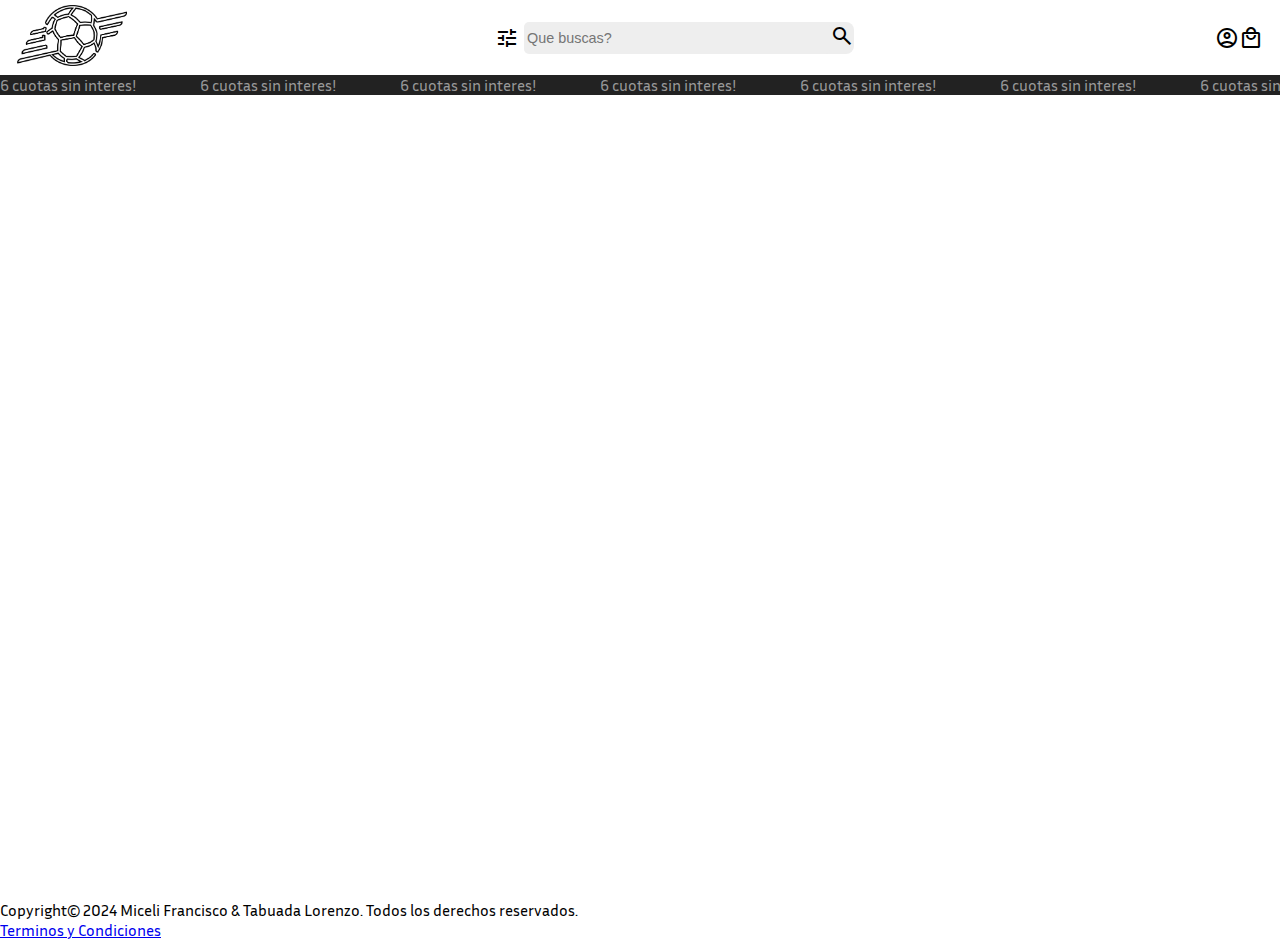
==== producto.html @ 1a22a7ee "asad" ====
<!DOCTYPE html>
<html lang="es">
<head>
    <meta charset="UTF-8">
    <meta name="viewport" content="width=device-width, initial-scale=1.0">
    <link rel="stylesheet" href="producto.css">
    <link rel="website icon" type="png" href="img/logo_negro_icono_QVEF.png">
    <!-- Fuentes e iconos -->
    <link rel="preconnect" href="https://fonts.googleapis.com">
    <link rel="preconnect" href="https://fonts.gstatic.com" crossorigin>
    <link href="https://fonts.googleapis.com/css2?family=Inria+Sans:ital,wght@0,300;0,400;0,700;1,300;1,400;1,700&display=swap" rel="stylesheet">
    <link href="https://fonts.googleapis.com/css2?family=Kanit:ital,wght@0,800;1,800&display=swap" rel="stylesheet">
    <link rel="stylesheet" href="https://fonts.googleapis.com/css2?family=Material+Symbols+Outlined:opsz,wght,FILL,GRAD@20..48,100..700,0..1,-50..200" />
    <title>Que Viva El Futbol</title>
</head>
<body>
    <div class="todo">
        <header>
            <div class="headcelu" id="headcelu">
                <div class="izquierdaHC">
                    <span class="material-symbols-outlined">menu</span>
                    <span class="material-symbols-outlined">search</span>
                </div>

                <div class="medioHC">
                    <a href="/index.html"><img class="logohead" src="img/logo_negro_QVEF.png" alt=""></a>
                </div>

                <div class="derechaHC">
                    <div class="perfildesplegable">
                        <span class="material-symbols-outlined">account_circle</span>
                        <ul class="perfilcategorias">
                            <li><a href="/log/form.html">> Registrarse</a></li>
                            <li><a href="/log/login.html"</a>> Logearse</a></li>
                        </ul>
                    </div>
                    <span class="material-symbols-outlined">local_mall</span>
                </div>
            </div>
<!-- -------------------HEADPC----------------------- -->
            <div class="headpc" id="headpc">
                <div class="izquierdaHP">
                    <a href="/index.html"><img class="logohead" src="img/logo_negro_QVEF.png" alt=""></a>
                </div>

                <div class="medioHP">
                    <div class="desplegable">
                        <span class="material-symbols-outlined">tune</span>
                        <ul class="categorias">
                            <li><a href="#">Hombre</a></li>
                            <li><a href="#">Mujer</a></li>
                            <li><a href="#">Niño</a></li>
                            <li><a href="#">Otros</a></li>
                        </ul>
                    </div>
                    <div class="contenedorbusqueda">
                        <input type="text" placeholder="Que buscas?">
                        <button type="submit">
                        <span class="material-symbols-outlined">search</span>
                    </div>
                </div>

                <div class="derechaHP">
                    <div class="perfildesplegable">
                        <span class="material-symbols-outlined">account_circle</span>
                        <ul class="perfilcategorias">
                            <li><a href="/log/form.html">> Registrarse</a></li>
                            <li><a href="/log/login.html"</a>> Logearse</a></li>
                        </ul>
                    </div>                    
                    <span class="material-symbols-outlined">local_mall</span>
                </div>
            </div>
        </header>
<!-- -------------------HEADPC----------------------- -->
        <main>
            <div class="slider">
                <div class="slide-track">
                    <div class="slide">
                        <p>6 cuotas sin interes!</p>
                    </div>
                    <div class="slide">
                        <p>6 cuotas sin interes!</p>
                    </div>
                    <div class="slide">
                        <p>6 cuotas sin interes!</p>
                    </div>
                    <div class="slide">
                        <p>6 cuotas sin interes!</p>
                    </div>
                    <div class="slide">
                        <p>6 cuotas sin interes!</p>
                    </div>
                    <div class="slide">
                        <p>6 cuotas sin interes!</p>
                    </div>
                    <div class="slide">
                        <p>6 cuotas sin interes!</p>
                    </div>
                    <div class="slide">
                        <p>6 cuotas sin interes!</p>
                    </div>
                    <div class="slide">
                        <p>6 cuotas sin interes!</p>
                    </div>
                    <div class="slide">
                        <p>6 cuotas sin interes!</p>
                    </div>
                    <div class="slide">
                        <p>6 cuotas sin interes!</p>
                    </div>
                    <div class="slide">
                        <p>6 cuotas sin interes!</p>
                    </div>
                    <div class="slide">
                        <p>6 cuotas sin interes!</p>
                    </div>
                    <div class="slide">
                        <p>6 cuotas sin interes!</p>
                    </div>
                </div>
            </div>
        </main>
    </div> <!--DIV TODO-->
</main>
<footer>
    <div class="pie">
        <div class="subpie1">
        
        </div>
        <div class="subpie2">
            <p>Copyright© 2024 Miceli Francisco & Tabuada Lorenzo. Todos los derechos reservados.</p>
            <a href="#">Terminos y Condiciones</a>
        </div>
    </div>
</footer>

</body>
</html>
---- producto.css ----
:root{
    --color-primario:#222;
    --color-secundario: #ddd;
}
html{
    scroll-behavior: smooth;
}
*{
    margin: 0;
    padding: 0;
}
body{
    font-family: "inria Sans",'Franklin Gothic Medium', 'Arial Narrow', sans-serif;
    background-color: #fff;
    overflow-x: hidden;
}
.todo{
    min-height: 100vh;
    display: grid;
    grid-template-rows: auto 1fr auto;
}
/* Estilo para Chrome, Safari, Edge, Opera */
::-webkit-scrollbar {
    width: 5px;
}
::-webkit-scrollbar-track {
    background-color: #222;
}
::-webkit-scrollbar-thumb {
    background-color: #ddd;
    border-radius: 10px;
}

::-webkit-scrollbar-thumb:hover {
    background-color: #bbb;
}
/* Para Firefox */
/* html {
    scrollbar-width: thin;
    scrollbar-color: #ddd #222;
} */


.headpc{
    display: none;
}
.headcelu .material-symbols-outlined{
    padding: 0 4px;
}
.headcelu{
    display: flex;
    justify-content: space-between;
    background-color: #fff;
}
.izquierdaHC{
    display: flex;
    align-items: center;
    padding-left: 10px;
}
.medioHC{
    display: flex;
}
.logohead{
    width: 110px;
    padding: 5px 7px ;
    transition: 0.5s;
}
.logohead:hover{
    filter: drop-shadow(0px 0px 7px rgb(163, 163, 163));
    transform: scale(1.05);
}
.derechaHC{
    display: flex;
    align-items: center;
    padding-right: 10px;
}
.perfildesplegable{
    margin-top: 4px;
}
.perfildesplegable:hover .perfilcategorias{
    display: flex;
}
.perfildesplegable span{
    transition: 0.2s;
}
.perfildesplegable:hover span{
    color: #444;
}
.perfilcategorias{
    display: none;
    flex-direction: column;
    position: absolute;
    right: 6px;
    padding: 8px;
    background-color: #222;
    box-shadow: 0 0 5px #fff;
    z-index: 2;
    transition: 0.3s;
}
.perfilcategorias li{
    list-style: none;
}
.perfilcategorias a{
    padding: 2px 0;
    text-decoration: none;
    width: 100%;
    display: block;
    color: #fff;
    transition: 0.3s;
}
.perfilcategorias a:hover{
    color: #aaa;
}

.slider {
    background: #222;
    width: 100vw;
    overflow: hidden;
    z-index: 1;
}
.slide p{
    color: #999;
}
.slider .slide-track {
    display: flex;
    animation: scroll 5s linear infinite;
    -webkit-animation: scroll 20s linear infinite;
    width: calc(200px * 14);
}
.slider .slide {
    width: 200px;
}
.slider .slide img {
    width: 100%;
}
@keyframes scroll {
    0% {
        -webkit-transform: translateX(0);
        transform: translateX(0);
    }
    100% {
        -webkit-transform: translateX(calc(-200px * 7));
        transform: translateX(calc(-200px * 7));
    }
}

@media(min-width: 768px){
    .headcelu{
        display: none;
    }
    .headpc{
        display: flex;
        justify-content: space-between;
        background-color: #fff ;
    }
    .headpc .material-symbols-outlined{
        cursor: pointer;
    }
    .izquierdaHP{
        display: flex;
        padding-left: 10px;
    }
    .medioHP{
        display: flex;
        align-items: center;
    }
    .contenedorbusqueda{
        display: flex;
        align-items: center;
        border-radius: 8px;
        background-color: #eee;
    }
    .contenedorbusqueda input{
        outline: none;
        width: 300px;
        padding: 8px 3px;
        border: none;
        border-radius: 5px;
        font-size: 0.9rem;
        background-color: #eee;
    }
    .contenedorbusqueda button{
        border-radius: 5px;
        border: none;
        background: none;
    }
    .contenedorbusqueda img{
        width: 30px;
        height: 30px;
    }
    .tolva{
        display: flex;
    }
    .desplegable{
        padding-right: 5px;
        margin-top: 4px;
    }
    .desplegable:hover .categorias{
        display: flex;
    }
    .categorias{
        display: none;
        flex-direction: column;
        position: absolute;
        padding: 8px;
        background-color: #222;
        box-shadow: 0 0 5px #fff;
        z-index: 2;
        transition: 3s;
    }
    .categorias li{
        list-style: none;
    }
    .categorias a{
        padding: 2px 0;
        text-decoration: none;
        width: 100%;
        display: block;
        color: #fff;
        transition: 0.2s;
    }
    .categorias a:hover{
        color: #aaa;
    }
    .derechaHP{
        display: flex;
        align-items: center;
        padding-right: 17px;
    }
}
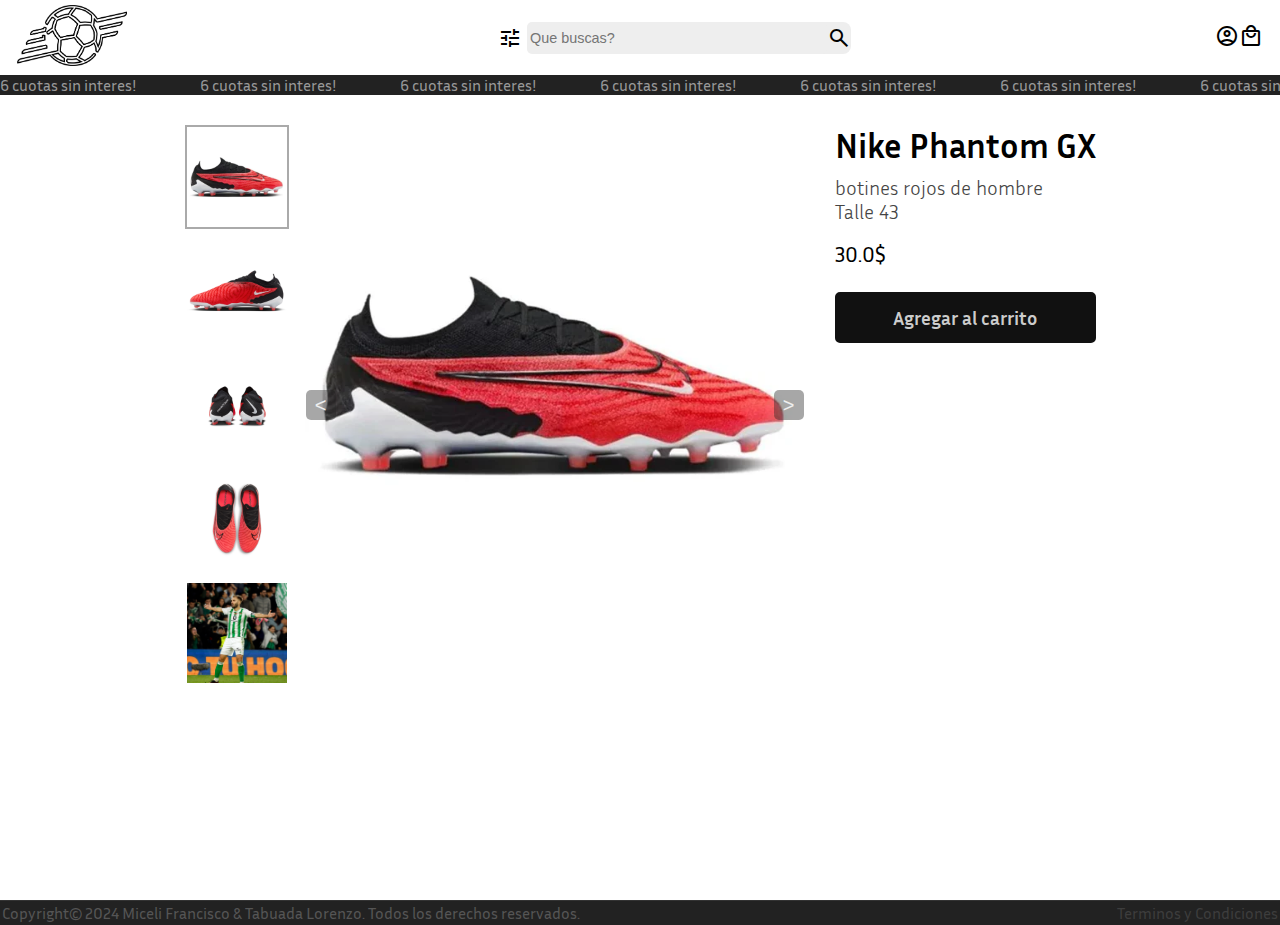
==== commit 21469fd0: "agregamos la web del producto" ====
--- a/producto.html
+++ b/producto.html
@@ -11,7 +11,7 @@
     <link href="https://fonts.googleapis.com/css2?family=Inria+Sans:ital,wght@0,300;0,400;0,700;1,300;1,400;1,700&display=swap" rel="stylesheet">
     <link href="https://fonts.googleapis.com/css2?family=Kanit:ital,wght@0,800;1,800&display=swap" rel="stylesheet">
     <link rel="stylesheet" href="https://fonts.googleapis.com/css2?family=Material+Symbols+Outlined:opsz,wght,FILL,GRAD@20..48,100..700,0..1,-50..200" />
-    <title>Que Viva El Futbol</title>
+    <title>QVEF Producto</title>
 </head>
 <body>
     <div class="todo">
@@ -30,11 +30,13 @@
                     <div class="perfildesplegable">
                         <span class="material-symbols-outlined">account_circle</span>
                         <ul class="perfilcategorias">
-                            <li><a href="/log/form.html">> Registrarse</a></li>
+                            <li><a href="/log/form.html" rel="noreferrer" >> Registrarse</a></li>
                             <li><a href="/log/login.html"</a>> Logearse</a></li>
                         </ul>
                     </div>
-                    <span class="material-symbols-outlined">local_mall</span>
+                    <div class="bolsa-compra">
+                        <span class="material-symbols-outlined">local_mall</span>
+                    </div>
                 </div>
             </div>
 <!-- -------------------HEADPC----------------------- -->
@@ -42,7 +44,7 @@
                 <div class="izquierdaHP">
                     <a href="/index.html"><img class="logohead" src="img/logo_negro_QVEF.png" alt=""></a>
                 </div>
-
+                
                 <div class="medioHP">
                     <div class="desplegable">
                         <span class="material-symbols-outlined">tune</span>
@@ -54,7 +56,7 @@
                         </ul>
                     </div>
                     <div class="contenedorbusqueda">
-                        <input type="text" placeholder="Que buscas?">
+                        <input type="search" placeholder="Que buscas?">
                         <button type="submit">
                         <span class="material-symbols-outlined">search</span>
                     </div>
@@ -67,12 +69,15 @@
                             <li><a href="/log/form.html">> Registrarse</a></li>
                             <li><a href="/log/login.html"</a>> Logearse</a></li>
                         </ul>
-                    </div>                    
-                    <span class="material-symbols-outlined">local_mall</span>
+                    </div>
+                    <div class="bolsa-compra">
+                        <span class="material-symbols-outlined">local_mall</span>
+                    </div>
                 </div>
             </div>
         </header>
 <!-- -------------------HEADPC----------------------- -->
+
         <main>
             <div class="slider">
                 <div class="slide-track">
@@ -120,20 +125,43 @@
                     </div>
                 </div>
             </div>
+            <div class="content-todo">
+                <div class="content-general">
+                    <div class="gallery-container">
+                        <div class="thumbnails" id="thumbnails"></div>
+                        <div class="main-image-container">
+                            <img src="" alt="Main product image" class="main-image" id="mainImage">
+                            <button class="nav-button prev" id="prevButton">&lt;</button>
+                            <button class="nav-button next" id="nextButton">&gt;</button>
+                        </div>
+                    </div>
+                    <div class="gallery-info">
+                        <div class="gallery-titulo">
+                            <h2>Nike Phantom GX</h2>
+                            <p>botines rojos de hombre <br>Talle 43 </p>
+                        </div>
+                        <div class="gallery-precio">
+                            <p>30.0$</p>
+                        </div>
+                        <button>Agregar al carrito</button>
+                    </div>
+                </div>
+            </div>
+
+            <script src="producto.js"></script>
         </main>
-    </div> <!--DIV TODO-->
-</main>
-<footer>
-    <div class="pie">
-        <div class="subpie1">
-        
+    </div>
+    <footer>
+        <div class="pie">
+            <div class="subpie1">
+            
+            </div>
+            <div class="subpie2">
+                <p>Copyright© 2024 Miceli Francisco & Tabuada Lorenzo. Todos los derechos reservados.</p>
+                <a href="#">Terminos y Condiciones</a>
+            </div>
         </div>
-        <div class="subpie2">
-            <p>Copyright© 2024 Miceli Francisco & Tabuada Lorenzo. Todos los derechos reservados.</p>
-            <a href="#">Terminos y Condiciones</a>
-        </div>
-    </div>
-</footer>
+    </footer>
 
 </body>
 </html>--- a/producto.css
+++ b/producto.css
@@ -11,7 +11,6 @@
 }
 body{
     font-family: "inria Sans",'Franklin Gothic Medium', 'Arial Narrow', sans-serif;
-    background-color: #fff;
     overflow-x: hidden;
 }
 .todo{
@@ -28,7 +27,7 @@
 }
 ::-webkit-scrollbar-thumb {
     background-color: #ddd;
-    border-radius: 10px;
+    border-radius: 3px;
 }
 
 ::-webkit-scrollbar-thumb:hover {
@@ -41,6 +40,123 @@
 } */
 
 
+.pantallainicialpc{
+    display: none;
+    justify-content: center;
+}
+.iniciopc{
+    display: none;
+}
+.pantallainicialcelu , .pantallainicialpc{
+    background-image: linear-gradient(rgba(0,0,0,0.55),rgba(0,0,0,0.55)),url(img/monumental2.jpeg);
+    background-position: center top;
+    background-repeat: no-repeat;
+    background-size: cover;
+    min-height: 100vh;
+
+    display: flex;
+    align-items: center;
+    text-align: center;
+    overflow: hidden;
+}
+.pantallainicialpc{
+    display: none;
+}
+h1{
+    color: #fff;
+    font-size: 8.5em;
+    font-weight: 900;
+    letter-spacing: 0.15em;
+    text-shadow: 8px 0px 0 #bbb;
+}
+
+@media(max-width: 540px){
+    h1{
+        font-size: 7em;
+    }
+    .inicio .material-symbols-outlined {
+        position: relative;
+        top: 150px;
+    }
+    @media(max-width: 480px){
+        h1{
+            font-size: 6em;
+        }
+        .inicio .material-symbols-outlined {
+            position: relative;
+            top: 180px;
+        }
+    
+    @media(max-width: 430px){
+        h1{
+            font-size: 5.5em;
+        }
+        .inicio .material-symbols-outlined {
+            position: relative;
+            top: 180px;
+        }
+    
+    @media(max-width: 380px){
+        h1{
+            font-size: 5em;
+        }
+        .inicio .material-symbols-outlined {
+            position: relative;
+            top: 180px;
+        }
+    
+    @media(max-width: 320px){
+        h1{
+            font-size: 4em;
+        }
+        .inicio .material-symbols-outlined {
+            position: relative;
+            top: 180px;
+        }
+    }
+    }
+    }
+    }
+}
+.iniciocelu .material-symbols-outlined {
+    position: relative;
+    color: #fff;
+    font-size: 45px;
+    cursor: pointer;
+    text-decoration: none;
+    transition: 0.3s;
+}
+.iniciocelu .material-symbols-outlined:hover{
+    transform: scale(1.5);
+    text-shadow: 0 0 20px #999;
+}
+
+@media(min-width: 768px){
+    .pantallainicialcelu{
+        display: none;
+    }
+    .pantallainicialpc{
+        display: flex;
+        
+    }
+    .iniciopc{
+        display: flex;
+        flex-direction: column;
+    }
+    .iniciopc .material-symbols-outlined {
+        position: relative;
+        color: #fff;
+        font-size: 45px;
+        cursor: pointer;
+        text-decoration: none;
+        transition: 0.3s;
+    }
+    .iniciopc .material-symbols-outlined:hover{
+        transform: scale(1.5);
+        text-shadow: 0 0 20px #999;
+    }
+}
+
 .headpc{
     display: none;
 }
@@ -66,17 +182,13 @@
     transition: 0.5s;
 }
 .logohead:hover{
-    filter: drop-shadow(0px 0px 7px rgb(163, 163, 163));
-    transform: scale(1.05);
+    filter: brightness(1.7);
 }
 .derechaHC{
     display: flex;
     align-items: center;
     padding-right: 10px;
 }
-.perfildesplegable{
-    margin-top: 4px;
-}
 .perfildesplegable:hover .perfilcategorias{
     display: flex;
 }
@@ -85,6 +197,12 @@
 }
 .perfildesplegable:hover span{
     color: #444;
+}
+.bolsa-compra:hover span{
+    color: #444;
+}
+.bolsa-compra .perfildesplegable{
+    height: 24px;
 }
 .perfilcategorias{
     display: none;
@@ -124,7 +242,7 @@
 .slider .slide-track {
     display: flex;
     animation: scroll 5s linear infinite;
-    -webkit-animation: scroll 20s linear infinite;
+    -webkit-animation: scroll 18s linear infinite;
     width: calc(200px * 14);
 }
 .slider .slide {
@@ -183,6 +301,7 @@
         border-radius: 5px;
         border: none;
         background: none;
+        height: 24px;
     }
     .contenedorbusqueda img{
         width: 30px;
@@ -227,4 +346,142 @@
         align-items: center;
         padding-right: 17px;
     }
-}+}
+.content-todo{
+    display: flex;
+    justify-content: center;
+}
+.content-general{
+    padding: 30px 0;
+    display: flex;
+}
+.gallery-container {
+    display: flex;
+    max-width: 800px;
+    margin: 0 ;
+    gap: 20px;
+    margin-right: 30px;
+}
+.thumbnails {
+    display: flex;
+    flex-direction: column;
+    width: 100px;
+    gap: 10px;
+}
+.thumbnail {
+    width: 100px;
+    height: 100px;
+    object-fit: cover;
+    cursor: pointer;
+    border: 2px solid transparent;
+    transition: border-color 0.3s ease;
+}
+.thumbnail.active {
+    border-color: #aaa;
+}
+.main-image-container {
+    position: relative;
+    flex-grow: 1;
+    display: flex;
+    justify-content: center;
+}
+.main-image {
+    max-width: 100%;
+    max-height: 500px;
+    object-fit: contain;
+}
+.nav-button {
+    position: absolute;
+    top: 50%;
+    transform: translateY(-50%);
+    background-color: #2226;
+    color: #eee;
+    border: none;
+    width: 30px;
+    height: 30px;
+    font-size: 20px;
+    cursor: pointer;
+    display: flex;
+    justify-content: center;
+    align-items: center;
+    border-radius: 5px;
+    transition: 0.3s;
+    z-index: 10;
+}
+.nav-button:hover {
+    background-color: #ddd6;
+    color: #111;
+    border-radius: 5px;
+}
+.prev {
+    left: 1px;
+}
+
+.next {
+    right: 1px; 
+}
+.gallery-info{
+    display: flex;
+    flex-direction: column;
+}
+.gallery-titulo{
+    font-size: 1.4em;
+}
+.gallery-titulo h2{
+    margin-bottom: 10px;
+}
+.gallery-titulo p{
+    font-size: 0.9em;
+    font-weight: 100;
+    color: #444;
+    margin-bottom: 19px;
+}
+.gallery-precio p{
+    font-size: 1.3em;
+}
+.gallery-info button{
+    font-family: "inria Sans",'Franklin Gothic Medium', 'Arial Narrow', sans-serif;
+    font-size: 1.2em;
+    font-weight: 700;
+    text-align: center;
+    box-sizing: border-box;
+    margin-top: 25px;
+    padding: 12px;
+    width: 100%;
+    background: #111;
+    border: 2px solid #111;
+    color: #ccc;
+    border-radius: 5px;
+    outline: none;
+    transition: 0.3s;
+}
+button:hover{
+    border: 2px solid #ccc;
+    background-color: #ccc;
+    color: #000;
+    cursor: pointer;
+}
+button:active{
+    transform: scale(0.95);
+}
+/* *****************  PIEEEEEEEEEEE  ***************** */
+
+.pie{
+    background-color: #222;
+    color:#555;
+}
+.subpie2{
+    display: flex;
+    justify-content: space-between;
+    padding: 2px;
+    border-top: 1px solid #333;
+}
+.subpie2 a{
+    color:#3d3d3d;
+    text-decoration: none;
+}
+.subpie2 a:hover{
+    text-decoration:underline;
+}
+
+/* *****************  PIEEEEEEEEEEE  ***************** */
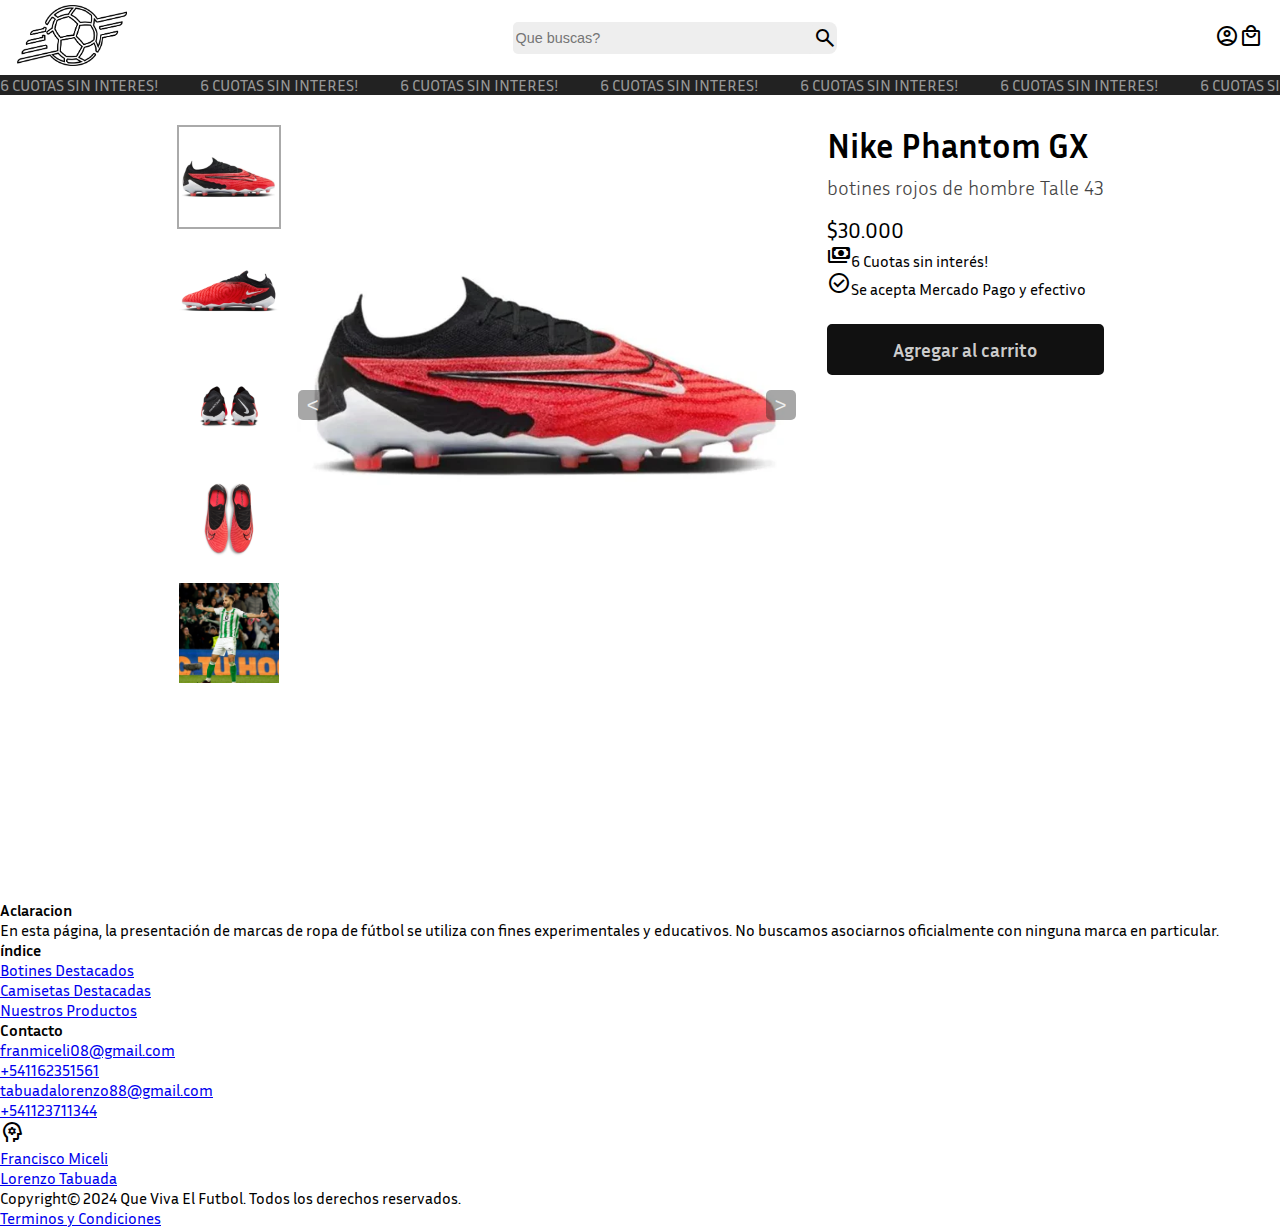
==== commit 6656abd3: "asd" ====
--- a/producto.html
+++ b/producto.html
@@ -46,15 +46,6 @@
                 </div>
                 
                 <div class="medioHP">
-                    <div class="desplegable">
-                        <span class="material-symbols-outlined">tune</span>
-                        <ul class="categorias">
-                            <li><a href="#">Hombre</a></li>
-                            <li><a href="#">Mujer</a></li>
-                            <li><a href="#">Niño</a></li>
-                            <li><a href="#">Otros</a></li>
-                        </ul>
-                    </div>
                     <div class="contenedorbusqueda">
                         <input type="search" placeholder="Que buscas?">
                         <button type="submit">
@@ -77,51 +68,50 @@
             </div>
         </header>
 <!-- -------------------HEADPC----------------------- -->
-
         <main>
             <div class="slider">
                 <div class="slide-track">
                     <div class="slide">
-                        <p>6 cuotas sin interes!</p>
-                    </div>
-                    <div class="slide">
-                        <p>6 cuotas sin interes!</p>
-                    </div>
-                    <div class="slide">
-                        <p>6 cuotas sin interes!</p>
-                    </div>
-                    <div class="slide">
-                        <p>6 cuotas sin interes!</p>
-                    </div>
-                    <div class="slide">
-                        <p>6 cuotas sin interes!</p>
-                    </div>
-                    <div class="slide">
-                        <p>6 cuotas sin interes!</p>
-                    </div>
-                    <div class="slide">
-                        <p>6 cuotas sin interes!</p>
-                    </div>
-                    <div class="slide">
-                        <p>6 cuotas sin interes!</p>
-                    </div>
-                    <div class="slide">
-                        <p>6 cuotas sin interes!</p>
-                    </div>
-                    <div class="slide">
-                        <p>6 cuotas sin interes!</p>
-                    </div>
-                    <div class="slide">
-                        <p>6 cuotas sin interes!</p>
-                    </div>
-                    <div class="slide">
-                        <p>6 cuotas sin interes!</p>
-                    </div>
-                    <div class="slide">
-                        <p>6 cuotas sin interes!</p>
-                    </div>
-                    <div class="slide">
-                        <p>6 cuotas sin interes!</p>
+                        <p>6 CUOTAS SIN INTERES!</p>
+                    </div>
+                    <div class="slide">
+                        <p>6 CUOTAS SIN INTERES!</p>
+                    </div>
+                    <div class="slide">
+                        <p>6 CUOTAS SIN INTERES!</p>
+                    </div>
+                    <div class="slide">
+                        <p>6 CUOTAS SIN INTERES!</p>
+                    </div>
+                    <div class="slide">
+                        <p>6 CUOTAS SIN INTERES!</p>
+                    </div>
+                    <div class="slide">
+                        <p>6 CUOTAS SIN INTERES!</p>
+                    </div>
+                    <div class="slide">
+                        <p>6 CUOTAS SIN INTERES!</p>
+                    </div>
+                    <div class="slide">
+                        <p>6 CUOTAS SIN INTERES!</p>
+                    </div>
+                    <div class="slide">
+                        <p>6 CUOTAS SIN INTERES!</p>
+                    </div>
+                    <div class="slide">
+                        <p>6 CUOTAS SIN INTERES!</p>
+                    </div>
+                    <div class="slide">
+                        <p>6 CUOTAS SIN INTERES!</p>
+                    </div>
+                    <div class="slide">
+                        <p>6 CUOTAS SIN INTERES!</p>
+                    </div>
+                    <div class="slide">
+                        <p>6 CUOTAS SIN INTERES!</p>
+                    </div>
+                    <div class="slide">
+                        <p>6 CUOTAS SIN INTERES!</p>
                     </div>
                 </div>
             </div>
@@ -138,10 +128,14 @@
                     <div class="gallery-info">
                         <div class="gallery-titulo">
                             <h2>Nike Phantom GX</h2>
-                            <p>botines rojos de hombre <br>Talle 43 </p>
+                            <p>botines rojos de hombre Talle 43 </p>
                         </div>
                         <div class="gallery-precio">
-                            <p>30.0$</p>
+                            <p>$30.000</p>
+                        </div>
+                        <div class="gallery-aclaracion">
+                            <p><span class="material-symbols-outlined payments">payments</span>6 Cuotas sin interés!</p>
+                            <p><span class="material-symbols-outlined check_circle">check_circle</span>Se acepta Mercado Pago y efectivo</p>
                         </div>
                         <button>Agregar al carrito</button>
                     </div>
@@ -151,15 +145,55 @@
             <script src="producto.js"></script>
         </main>
     </div>
+
     <footer>
-        <div class="pie">
-            <div class="subpie1">
-            
-            </div>
-            <div class="subpie2">
-                <p>Copyright© 2024 Miceli Francisco & Tabuada Lorenzo. Todos los derechos reservados.</p>
-                <a href="#">Terminos y Condiciones</a>
-            </div>
+        <div class="footer">
+            <div class="footer-container">
+                <div class="footer-row">
+                    <div class="footer-links">
+                        <h4>Aclaracion</h4>
+                        <div class="aclaracion">
+                            <p>En esta página, la presentación de marcas de ropa de fútbol se utiliza con fines experimentales y educativos.
+                            No buscamos asociarnos oficialmente con ninguna marca en particular.</p>
+                        </div>
+                    </div>
+                    <div class="footer-links">
+                        <!-- <h4>ejemplo</h4>
+                        <ul>
+                            <li><p>anashe</p></li>
+                            <li><p>asssssssssss</p></li>
+                            <li><p>asi es</p></li>
+                            <li><p>texto ass</p></li>
+                        </ul> -->
+                        <h4>índice</h4>
+                        <ul>
+                            <li><a href="#botines-destacados">Botines Destacados</a></li>
+                            <li><a href="#camisetas-destacadas">Camisetas Destacadas</a></li>
+                            <li><a href="#productos">Nuestros Productos</a></li>
+                        </ul>
+                    </div>
+                    <div class="footer-links">
+                        <h4>Contacto</h4>
+                        <ul>
+                            <li><p><a href="mailto:franmiceli08@gmail.com">franmiceli08@gmail.com</a></p></li>
+                            <a href="tel:+541162351561">+541162351561</a>
+                            <li><p><a href="mailto:tabuadalorenzo88@gmail.com">tabuadalorenzo88@gmail.com</a></p></li>
+                            <a href="tel:+541123711344">+541123711344</a>
+                        </ul>
+                        
+                    </div>
+                </div>
+            </div>
+        </div>
+        <div class="gallery-contact">
+            <span class="material-symbols-outlined psychology">psychology</span>
+            <ul class="gallery-ig">
+                <li><a href="https://www.instagram.com/franmicelii/">Francisco Miceli</a></li>
+                <li><a href="https://www.instagram.com/lolotabuada_/">Lorenzo Tabuada</a></li>
+            </ul>
+        </div>
+        <div class="sub-footer2">
+            <p>Copyright© 2024 Que Viva El Futbol. Todos los derechos reservados. <br><a href="t&c.html">Terminos y Condiciones</a></p>
         </div>
     </footer>
 
